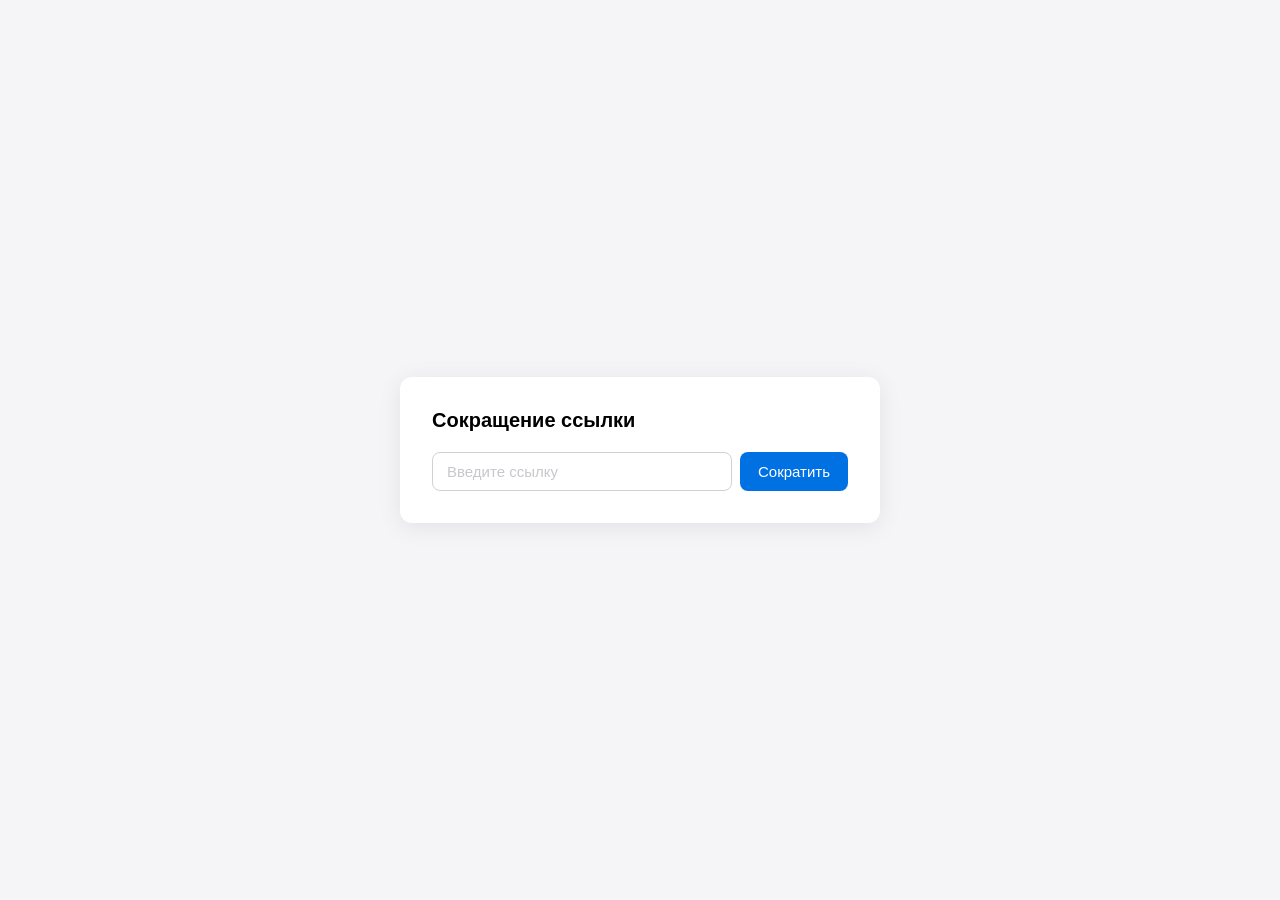
==== web/index.html @ 5cdf9134 "feat: a web page for entering links to be shortened has been added" ====
<!DOCTYPE html>
<html lang="ru">
<head>
    <meta charset="UTF-8">
    <meta name="viewport" content="width=device-width, initial-scale=1">
    <title>Сокращение ссылок</title>
    <style>
        * { box-sizing: border-box; }
        body {
            margin: 0;
            min-height: 100vh;
            display: flex;
            align-items: center;
            justify-content: center;
            background: #f5f5f7;
            font-family: -apple-system, BlinkMacSystemFont, "Segoe UI", Roboto, sans-serif;
        }
        .card {
            background: #fff;
            padding: 32px;
            border-radius: 12px;
            box-shadow: 0 4px 24px rgba(0,0,0,0.08);
            width: 100%;
            max-width: 480px;
        }
        h1 { margin: 0 0 20px; font-size: 20px; font-weight: 600; }
        form { display: flex; gap: 8px; }
        input {
            flex: 1;
            padding: 10px 14px;
            border: 1px solid #d1d1d6;
            border-radius: 8px;
            font-size: 15px;
            outline: none;
        }
        input:focus { border-color: #0071e3; }
        input::placeholder { color: #c7c7cc; }   /* светло-серый */
        button {
            padding: 10px 18px;
            background: #0071e3;
            color: #fff;
            border: 0;
            border-radius: 8px;
            font-size: 15px;
            cursor: pointer;
        }
        button:disabled { background: #c7c7cc; cursor: not-allowed; }
        .result {
            margin-top: 18px;
            padding: 12px 14px;
            background: #f5f5f7;
            border-radius: 8px;
            font-size: 14px;
            word-break: break-all;
            display: none;
        }
        .result.show { display: block; }
        .result a { color: #0071e3; text-decoration: none; }
        .result a:hover { text-decoration: underline; }
        .result.error { color: #d70015; }
    </style>
</head>
<body>
<div class="card">
    <h1>Сокращение ссылки</h1>
    <form id="form">
        <input id="url" type="url" placeholder="Введите ссылку" required>
        <button id="submit" type="submit">Сократить</button>
    </form>
    <div class="result" id="result"></div>
</div>

<script>
    const form = document.getElementById('form');
    const input = document.getElementById('url');
    const btn = document.getElementById('submit');
    const result = document.getElementById('result');

    form.addEventListener('submit', async (e) => {
        e.preventDefault();
        btn.disabled = true;
        result.className = 'result';
        result.textContent = '';

        try {
            const res = await fetch('/create', {
                method: 'POST',
                headers: { 'Content-Type': 'application/json' },
                body: JSON.stringify({ original_url: input.value }),
            });
            const text = await res.text();
            if (!res.ok) {
                result.className = 'result show error';
                result.textContent = text || 'Ошибка ' + res.status;
                return;
            }
            const data = JSON.parse(text);
            result.className = 'result show';
            const a = document.createElement('a');
            a.href = data.short_url;
            a.target = '_blank';
            a.rel = 'noopener';
            a.textContent = data.short_url;
            result.append('Готово: ', a);
        } catch (err) {
            result.className = 'result show error';
            result.textContent = 'Ошибка сети: ' + err.message;
        } finally {
            btn.disabled = false;
        }
    });
</script>
</body>
</html>
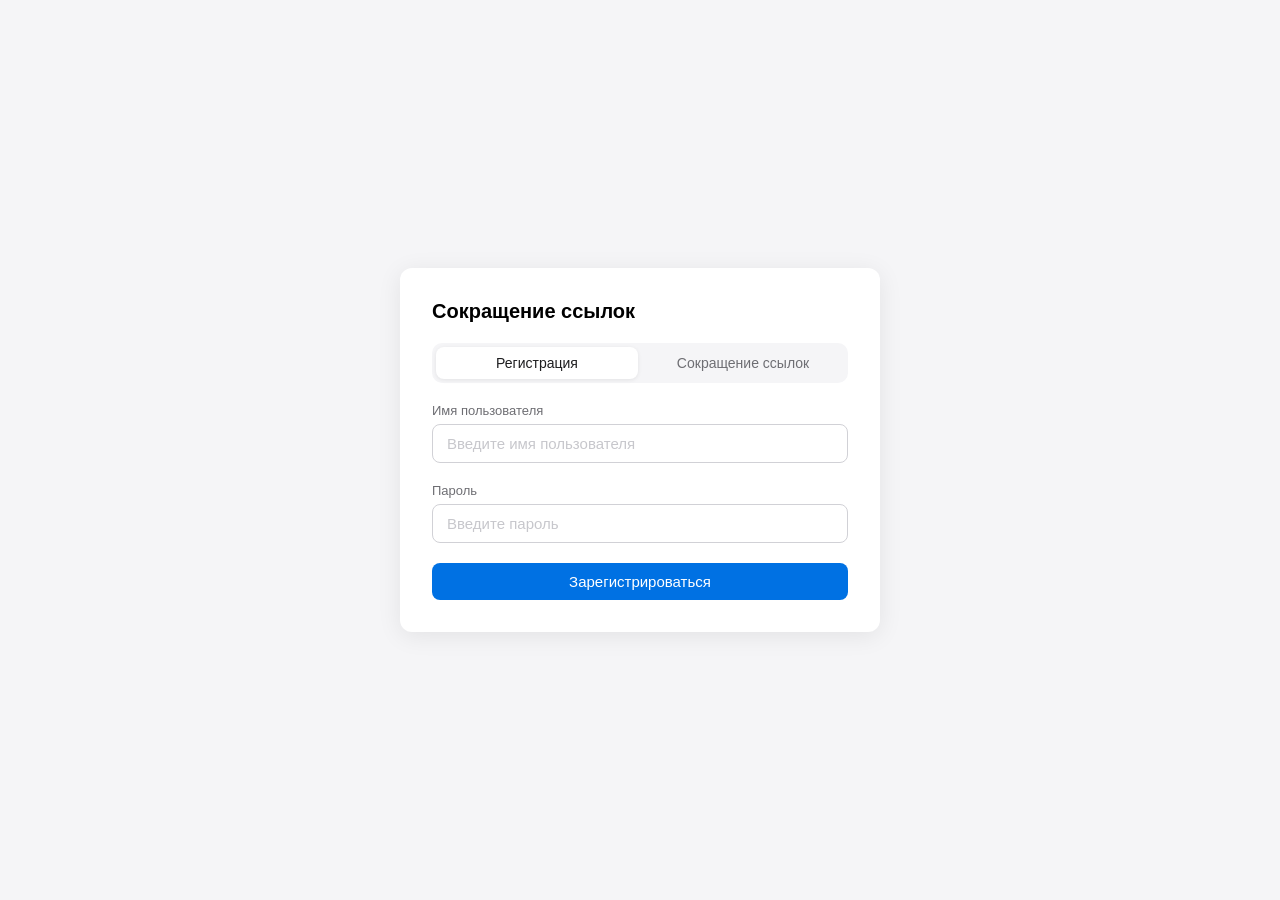
==== commit 497756bd: "feat: upd front" ====
--- a/web/index.html
+++ b/web/index.html
@@ -24,7 +24,39 @@
             max-width: 480px;
         }
         h1 { margin: 0 0 20px; font-size: 20px; font-weight: 600; }
+
+        /* Вкладки */
+        .tabs {
+            display: flex;
+            gap: 4px;
+            background: #f5f5f7;
+            padding: 4px;
+            border-radius: 10px;
+            margin-bottom: 20px;
+        }
+        .tab-btn {
+            flex: 1;
+            padding: 8px 10px;
+            border: 0;
+            background: transparent;
+            border-radius: 8px;
+            font-size: 14px;
+            font-weight: 500;
+            color: #6e6e73;
+            cursor: pointer;
+        }
+        .tab-btn.active {
+            background: #fff;
+            color: #1d1d1f;
+            box-shadow: 0 1px 4px rgba(0,0,0,0.08);
+        }
+        .tab-btn:disabled { cursor: not-allowed; opacity: 0.5; }
+
+        .panel { display: none; }
+        .panel.active { display: block; }
+
         form { display: flex; gap: 8px; }
+        form.stacked { flex-direction: column; }
         input {
             flex: 1;
             padding: 10px 14px;
@@ -32,9 +64,11 @@
             border-radius: 8px;
             font-size: 15px;
             outline: none;
+            width: 100%;
         }
         input:focus { border-color: #0071e3; }
-        input::placeholder { color: #c7c7cc; }   /* светло-серый */
+        input::placeholder { color: #c7c7cc; }
+
         button {
             padding: 10px 18px;
             background: #0071e3;
@@ -45,6 +79,7 @@
             cursor: pointer;
         }
         button:disabled { background: #c7c7cc; cursor: not-allowed; }
+
         .result {
             margin-top: 18px;
             padding: 12px 14px;
@@ -58,19 +93,189 @@
         .result a { color: #0071e3; text-decoration: none; }
         .result a:hover { text-decoration: underline; }
         .result.error { color: #d70015; }
+
+        /* Статус аккаунта */
+        .account-bar {
+            display: none;
+            align-items: center;
+            justify-content: space-between;
+            gap: 10px;
+            margin-bottom: 16px;
+            padding: 10px 14px;
+            background: #eafaf0;
+            border: 1px solid #b8ecc9;
+            border-radius: 8px;
+            font-size: 13px;
+            color: #1e6b3d;
+        }
+        .account-bar.show { display: flex; }
+        .account-bar .dot {
+            width: 8px;
+            height: 8px;
+            border-radius: 50%;
+            background: #34c759;
+            display: inline-block;
+            margin-right: 6px;
+            flex-shrink: 0;
+        }
+        .account-bar .left { display: flex; align-items: center; }
+        .logout-link {
+            background: none;
+            border: 0;
+            color: #6e6e73;
+            font-size: 13px;
+            cursor: pointer;
+            padding: 0;
+        }
+        .logout-link:hover { text-decoration: underline; }
+
+        .field-label {
+            display: block;
+            font-size: 13px;
+            color: #6e6e73;
+            margin-bottom: 6px;
+        }
+        .field-group { margin-bottom: 12px; }
+        .switch-hint {
+            margin-top: 14px;
+            font-size: 13px;
+            color: #6e6e73;
+            text-align: center;
+        }
+        .switch-hint button {
+            background: none;
+            border: 0;
+            color: #0071e3;
+            cursor: pointer;
+            padding: 0;
+            font-size: 13px;
+        }
     </style>
 </head>
 <body>
 <div class="card">
-    <h1>Сокращение ссылки</h1>
-    <form id="form">
-        <input id="url" type="url" placeholder="Введите ссылку" required>
-        <button id="submit" type="submit">Сократить</button>
-    </form>
-    <div class="result" id="result"></div>
+    <h1>Сокращение ссылок</h1>
+
+    <div class="account-bar" id="accountBar">
+        <span class="left"><span class="dot"></span><span id="accountLabel"></span></span>
+        <button class="logout-link" id="logoutBtn" type="button">Выйти</button>
+    </div>
+
+    <div class="tabs">
+        <button class="tab-btn active" id="tabBtnRegister" type="button" data-tab="register">Регистрация</button>
+        <button class="tab-btn" id="tabBtnShorten" type="button" data-tab="shorten">Сокращение ссылок</button>
+    </div>
+
+    <!-- Вкладка регистрации -->
+    <div class="panel active" id="panelRegister">
+        <form id="registerForm" class="stacked">
+            <div class="field-group">
+                <label class="field-label" for="regUsername">Имя пользователя</label>
+                <input id="regUsername" type="text" placeholder="Введите имя пользователя" required autocomplete="username">
+            </div>
+            <div class="field-group">
+                <label class="field-label" for="regPassword">Пароль</label>
+                <input id="regPassword" type="password" placeholder="Введите пароль" required autocomplete="new-password">
+            </div>
+            <button id="registerSubmit" type="submit">Зарегистрироваться</button>
+        </form>
+        <div class="result" id="registerResult"></div>
+    </div>
+
+    <!-- Вкладка сокращения ссылок -->
+    <div class="panel" id="panelShorten">
+        <form id="form">
+            <input id="url" type="url" placeholder="Введите ссылку" required>
+            <button id="submit" type="submit">Сократить</button>
+        </form>
+        <div class="result" id="result"></div>
+    </div>
 </div>
 
 <script>
+    const STORAGE_KEY = 'shortener_account_username';
+
+    // ---------- Вкладки ----------
+    const tabButtons = document.querySelectorAll('.tab-btn');
+    const panels = {
+        register: document.getElementById('panelRegister'),
+        shorten: document.getElementById('panelShorten'),
+    };
+
+    function switchTab(name) {
+        tabButtons.forEach(btn => btn.classList.toggle('active', btn.dataset.tab === name));
+        Object.entries(panels).forEach(([key, el]) => el.classList.toggle('active', key === name));
+    }
+
+    tabButtons.forEach(btn => {
+        btn.addEventListener('click', () => switchTab(btn.dataset.tab));
+    });
+
+    // ---------- Статус аккаунта ----------
+    const accountBar = document.getElementById('accountBar');
+    const accountLabel = document.getElementById('accountLabel');
+    const logoutBtn = document.getElementById('logoutBtn');
+    const tabBtnRegister = document.getElementById('tabBtnRegister');
+
+    function renderAccountState() {
+        const username = localStorage.getItem(STORAGE_KEY);
+        if (username) {
+            accountBar.classList.add('show');
+            accountLabel.textContent = 'Вы вошли как ' + username;
+            tabBtnRegister.disabled = true;
+            switchTab('shorten');
+        } else {
+            accountBar.classList.remove('show');
+            tabBtnRegister.disabled = false;
+        }
+    }
+
+    logoutBtn.addEventListener('click', () => {
+        localStorage.removeItem(STORAGE_KEY);
+        renderAccountState();
+        switchTab('register');
+    });
+
+    renderAccountState();
+
+    // ---------- Форма регистрации ----------
+    const registerForm = document.getElementById('registerForm');
+    const registerSubmit = document.getElementById('registerSubmit');
+    const registerResult = document.getElementById('registerResult');
+
+    registerForm.addEventListener('submit', async (e) => {
+        e.preventDefault();
+        registerSubmit.disabled = true;
+        registerResult.className = 'result';
+        registerResult.textContent = '';
+
+        const username = document.getElementById('regUsername').value;
+        const password = document.getElementById('regPassword').value;
+
+        try {
+            const res = await fetch('/create_account', {
+                method: 'POST',
+                headers: { 'Content-Type': 'application/json' },
+                body: JSON.stringify({ username, password }),
+            });
+            const text = await res.text();
+            if (!res.ok) {
+                registerResult.className = 'result show error';
+                registerResult.textContent = text || 'Ошибка ' + res.status;
+                return;
+            }
+            // Успешная регистрация: запоминаем пользователя и переключаемся на сокращение ссылок
+            localStorage.setItem(STORAGE_KEY, username);
+            renderAccountState();
+        } catch (err) {
+            registerResult.className = 'result show error';
+            registerResult.textContent = 'Ошибка сети: ' + err.message;
+        } finally {
+            registerSubmit.disabled = false;
+        }
+    });
+
+    // ---------- Форма сокращения ссылок ----------
     const form = document.getElementById('form');
     const input = document.getElementById('url');
     const btn = document.getElementById('submit');
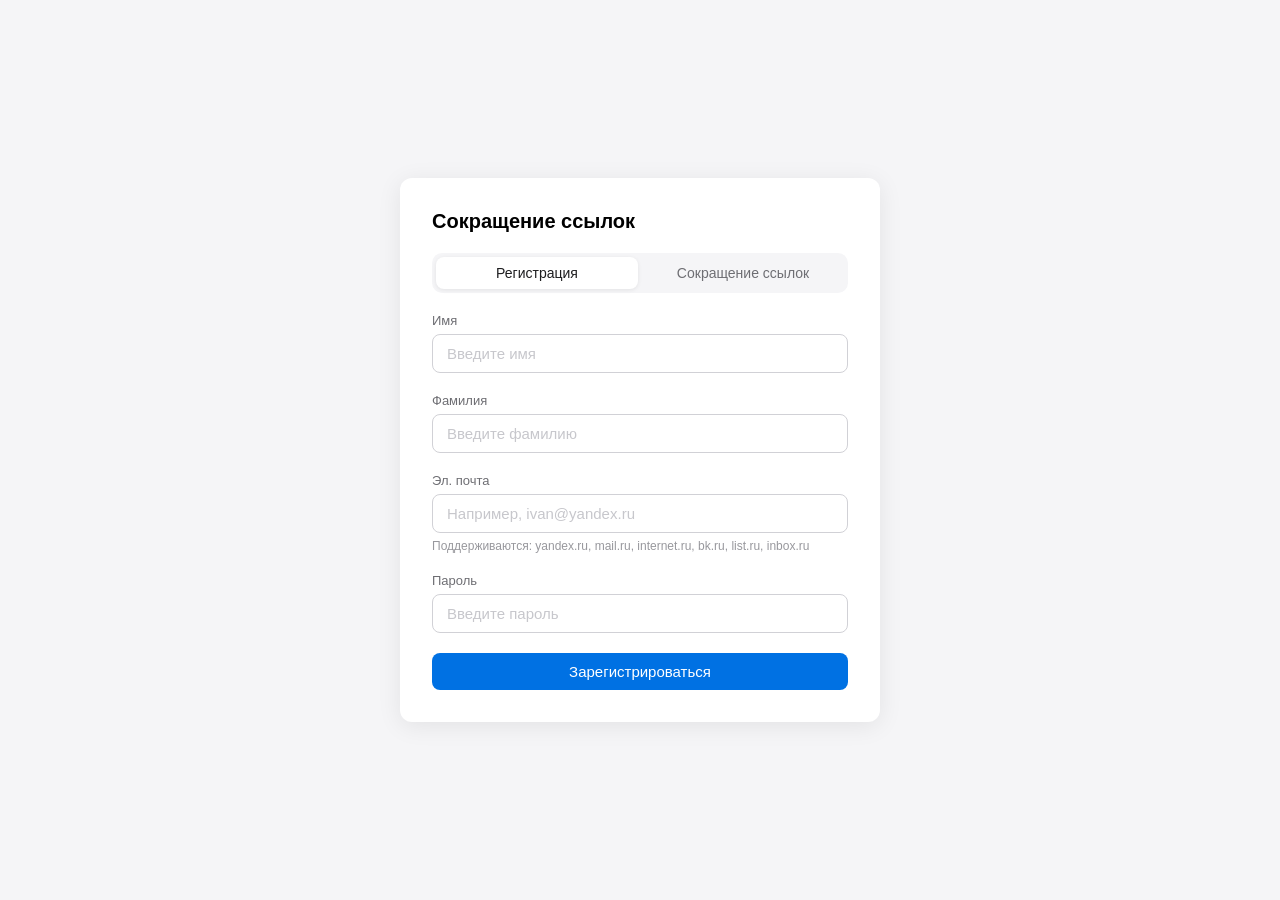
==== commit c954efec: "fix: upd front" ====
--- a/web/index.html
+++ b/web/index.html
@@ -170,8 +170,17 @@
     <div class="panel active" id="panelRegister">
         <form id="registerForm" class="stacked">
             <div class="field-group">
-                <label class="field-label" for="regUsername">Имя пользователя</label>
-                <input id="regUsername" type="text" placeholder="Введите имя пользователя" required autocomplete="username">
+                <label class="field-label" for="regFirstName">Имя</label>
+                <input id="regFirstName" type="text" placeholder="Введите имя" required autocomplete="given-name">
+            </div>
+            <div class="field-group">
+                <label class="field-label" for="regLastName">Фамилия</label>
+                <input id="regLastName" type="text" placeholder="Введите фамилию" required autocomplete="family-name">
+            </div>
+            <div class="field-group">
+                <label class="field-label" for="regEmail">Эл. почта</label>
+                <input id="regEmail" type="email" placeholder="Например, ivan@yandex.ru" required autocomplete="email">
+                <small style="display:block; margin-top:6px; font-size:12px; color:#98989d;">Поддерживаются: yandex.ru, mail.ru, internet.ru, bk.ru, list.ru, inbox.ru</small>
             </div>
             <div class="field-group">
                 <label class="field-label" for="regPassword">Пароль</label>
@@ -249,14 +258,21 @@
         registerResult.className = 'result';
         registerResult.textContent = '';
 
-        const username = document.getElementById('regUsername').value;
+        const firstName = document.getElementById('regFirstName').value.trim();
+        const lastName = document.getElementById('regLastName').value.trim();
+        const email = document.getElementById('regEmail').value.trim();
         const password = document.getElementById('regPassword').value;
 
         try {
             const res = await fetch('/create_account', {
                 method: 'POST',
                 headers: { 'Content-Type': 'application/json' },
-                body: JSON.stringify({ username, password }),
+                body: JSON.stringify({
+                    first_name: firstName,
+                    last_name: lastName,
+                    email: email,
+                    password: password,
+                }),
             });
             const text = await res.text();
             if (!res.ok) {
@@ -264,8 +280,8 @@
                 registerResult.textContent = text || 'Ошибка ' + res.status;
                 return;
             }
-            // Успешная регистрация: запоминаем пользователя и переключаемся на сокращение ссылок
-            localStorage.setItem(STORAGE_KEY, username);
+            // Успешная регистрация: запоминаем пользователя (email) и переключаемся на сокращение ссылок
+            localStorage.setItem(STORAGE_KEY, email);
             renderAccountState();
         } catch (err) {
             registerResult.className = 'result show error';
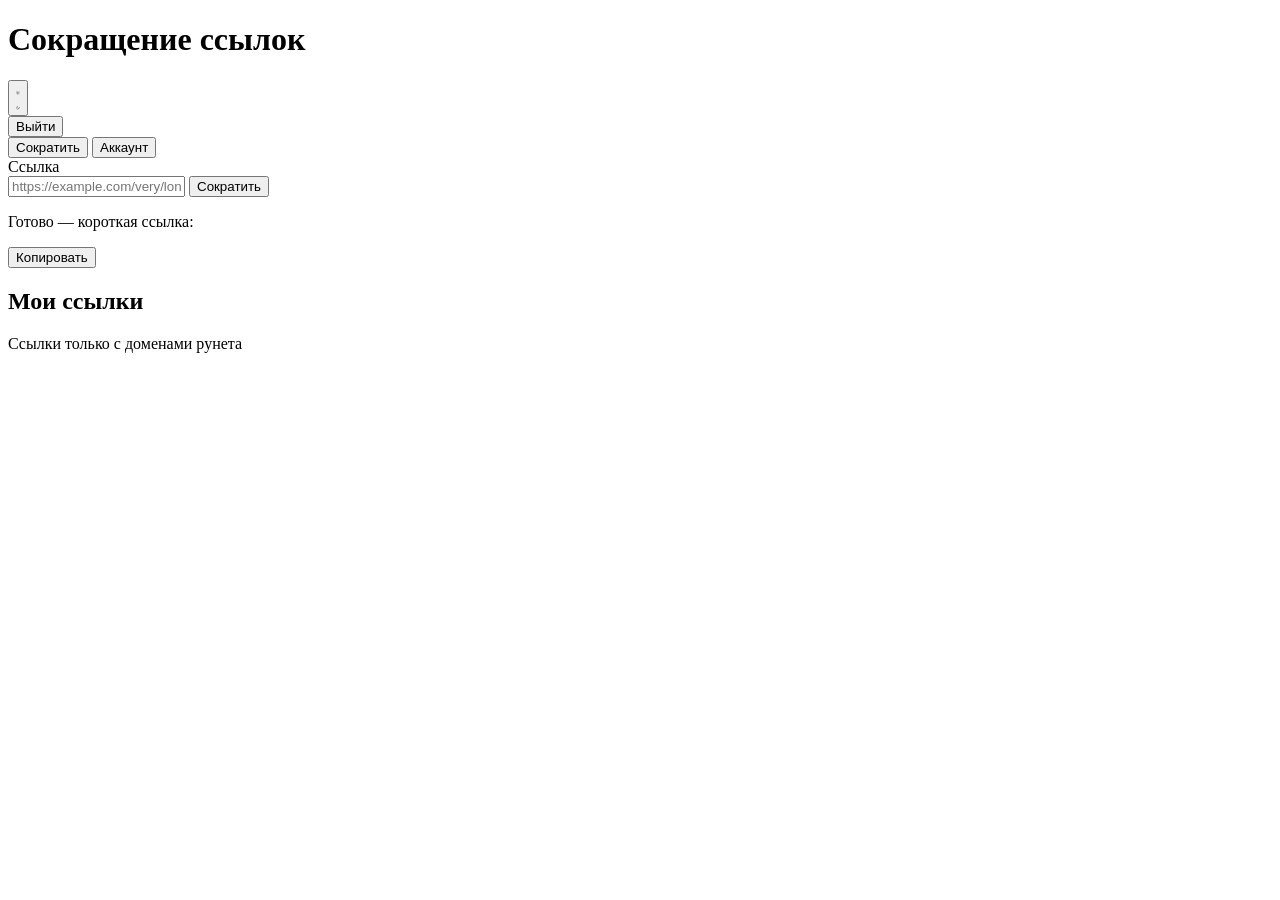
==== commit 70507280: "feat: upd front" ====
--- a/web/index.html
+++ b/web/index.html
@@ -1,335 +1,175 @@
 <!DOCTYPE html>
-<html lang="ru">
+<html lang="ru" class="">
 <head>
     <meta charset="UTF-8">
     <meta name="viewport" content="width=device-width, initial-scale=1">
+    <meta name="color-scheme" content="light dark">
     <title>Сокращение ссылок</title>
-    <style>
-        * { box-sizing: border-box; }
-        body {
-            margin: 0;
-            min-height: 100vh;
-            display: flex;
-            align-items: center;
-            justify-content: center;
-            background: #f5f5f7;
-            font-family: -apple-system, BlinkMacSystemFont, "Segoe UI", Roboto, sans-serif;
-        }
-        .card {
-            background: #fff;
-            padding: 32px;
-            border-radius: 12px;
-            box-shadow: 0 4px 24px rgba(0,0,0,0.08);
-            width: 100%;
-            max-width: 480px;
-        }
-        h1 { margin: 0 0 20px; font-size: 20px; font-weight: 600; }
+    <link rel="stylesheet" href="/static/styles.css">
+    <!-- Тему ставим до отрисовки — без вспышки светлой темы на тёмной. -->
+    <script>
+        (function () {
+            try {
+                var t = localStorage.getItem('theme');
+                var dark = t ? t === 'dark'
+                    : matchMedia('(prefers-color-scheme: dark)').matches;
+                document.documentElement.classList.toggle('dark', dark);
+            } catch (e) {}
+        })();
+    </script>
+</head>
+<body class="min-h-screen">
+<main class="mx-auto flex min-h-screen max-w-lg flex-col justify-center px-4 py-8">
+    <div class="rounded-card border border-border bg-surface p-6 shadow-card sm:p-8">
 
-        /* Вкладки */
-        .tabs {
-            display: flex;
-            gap: 4px;
-            background: #f5f5f7;
-            padding: 4px;
-            border-radius: 10px;
-            margin-bottom: 20px;
-        }
-        .tab-btn {
-            flex: 1;
-            padding: 8px 10px;
-            border: 0;
-            background: transparent;
-            border-radius: 8px;
-            font-size: 14px;
-            font-weight: 500;
-            color: #6e6e73;
-            cursor: pointer;
-        }
-        .tab-btn.active {
-            background: #fff;
-            color: #1d1d1f;
-            box-shadow: 0 1px 4px rgba(0,0,0,0.08);
-        }
-        .tab-btn:disabled { cursor: not-allowed; opacity: 0.5; }
+        <header class="mb-6 flex items-center justify-between gap-3">
+            <h1 class="text-xl font-semibold tracking-tight">Сокращение ссылок</h1>
+            <button id="themeToggle" class="btn-ghost h-10 min-h-0 w-10 rounded-lg px-0"
+                    type="button" aria-label="Переключить тему" title="Переключить тему">
+                <svg class="hidden h-5 w-5 dark:block" viewBox="0 0 24 24" fill="none"
+                     stroke="currentColor" stroke-width="1.7" aria-hidden="true">
+                    <circle cx="12" cy="12" r="4"></circle>
+                    <path stroke-linecap="round" d="M12 2v2m0 16v2M4.9 4.9l1.4 1.4m11.4 11.4 1.4 1.4M2 12h2m16 0h2M4.9 19.1l1.4-1.4M17.7 6.3l1.4-1.4"></path>
+                </svg>
+                <svg class="block h-5 w-5 dark:hidden" viewBox="0 0 24 24" fill="none"
+                     stroke="currentColor" stroke-width="1.7" aria-hidden="true">
+                    <path stroke-linecap="round" stroke-linejoin="round"
+                          d="M21 12.8A9 9 0 1 1 11.2 3a7 7 0 0 0 9.8 9.8Z"></path>
+                </svg>
+            </button>
+        </header>
 
-        .panel { display: none; }
-        .panel.active { display: block; }
+        <!-- Статус аккаунта -->
+        <div id="accountBar"
+             class="mb-5 hidden items-center justify-between gap-3 rounded-xl border border-success/30 bg-success/10 px-3.5 py-2.5 text-[13px] text-success">
+            <span class="flex items-center gap-2">
+                <span class="h-2 w-2 shrink-0 rounded-full bg-success" aria-hidden="true"></span>
+                <span id="accountLabel"></span>
+            </span>
+            <button id="logoutBtn" class="btn-ghost h-auto min-h-0 px-0 text-[13px]" type="button">Выйти</button>
+        </div>
 
-        form { display: flex; gap: 8px; }
-        form.stacked { flex-direction: column; }
-        input {
-            flex: 1;
-            padding: 10px 14px;
-            border: 1px solid #d1d1d6;
-            border-radius: 8px;
-            font-size: 15px;
-            outline: none;
-            width: 100%;
-        }
-        input:focus { border-color: #0071e3; }
-        input::placeholder { color: #c7c7cc; }
+        <!-- Табы -->
+        <div class="mb-5 flex gap-1 rounded-xl bg-bg p-1" role="tablist" aria-label="Разделы">
+            <button class="tab" id="tabShorten" type="button" role="tab"
+                    aria-selected="true" aria-controls="panelShorten">Сократить</button>
+            <button class="tab" id="tabAuth" type="button" role="tab"
+                    aria-selected="false" aria-controls="panelAuth">Аккаунт</button>
+        </div>
 
-        button {
-            padding: 10px 18px;
-            background: #0071e3;
-            color: #fff;
-            border: 0;
-            border-radius: 8px;
-            font-size: 15px;
-            cursor: pointer;
-        }
-        button:disabled { background: #c7c7cc; cursor: not-allowed; }
+        <!-- ── Панель: сокращение ── -->
+        <section id="panelShorten" role="tabpanel" aria-labelledby="tabShorten" tabindex="-1">
+            <form id="shortenForm" novalidate>
+                <label class="field-label" for="url">Ссылка</label>
+                <div class="flex flex-col gap-2 sm:flex-row">
+                    <input id="url" class="input" type="url" inputmode="url"
+                           placeholder="https://example.com/very/long/path" required
+                           autocomplete="off" aria-describedby="urlError">
+                    <button id="shortenSubmit" class="btn-primary shrink-0" type="submit">
+                        <span data-label>Сократить</span>
+                    </button>
+                </div>
+                <p id="urlError" class="field-error hidden" role="alert"></p>
+            </form>
 
-        .result {
-            margin-top: 18px;
-            padding: 12px 14px;
-            background: #f5f5f7;
-            border-radius: 8px;
-            font-size: 14px;
-            word-break: break-all;
-            display: none;
-        }
-        .result.show { display: block; }
-        .result a { color: #0071e3; text-decoration: none; }
-        .result a:hover { text-decoration: underline; }
-        .result.error { color: #d70015; }
+            <!-- Результат (место зарезервировано классами, без скачка layout) -->
+            <div id="result" class="mt-4 hidden animate-fade-in rounded-xl border border-border bg-elevated p-3.5">
+                <p class="mb-1 text-[13px] text-muted">Готово — короткая ссылка:</p>
+                <div class="flex items-center gap-2">
+                    <a id="resultLink" class="min-w-0 flex-1 truncate font-medium text-accent hover:underline"
+                       href="#" target="_blank" rel="noopener"></a>
+                    <button id="copyBtn" class="btn-ghost h-9 min-h-0 shrink-0 rounded-lg border border-border px-3 text-[13px]"
+                            type="button">Копировать</button>
+                </div>
+            </div>
 
-        /* Статус аккаунта */
-        .account-bar {
-            display: none;
-            align-items: center;
-            justify-content: space-between;
-            gap: 10px;
-            margin-bottom: 16px;
-            padding: 10px 14px;
-            background: #eafaf0;
-            border: 1px solid #b8ecc9;
-            border-radius: 8px;
-            font-size: 13px;
-            color: #1e6b3d;
-        }
-        .account-bar.show { display: flex; }
-        .account-bar .dot {
-            width: 8px;
-            height: 8px;
-            border-radius: 50%;
-            background: #34c759;
-            display: inline-block;
-            margin-right: 6px;
-            flex-shrink: 0;
-        }
-        .account-bar .left { display: flex; align-items: center; }
-        .logout-link {
-            background: none;
-            border: 0;
-            color: #6e6e73;
-            font-size: 13px;
-            cursor: pointer;
-            padding: 0;
-        }
-        .logout-link:hover { text-decoration: underline; }
+            <!-- История «Мои ссылки» — только для авторизованных -->
+            <section id="historySection" class="mt-6 hidden">
+                <h2 class="mb-2 text-sm font-semibold text-muted">Мои ссылки</h2>
+                <div id="historyBody" aria-live="polite"></div>
+            </section>
+        </section>
 
-        .field-label {
-            display: block;
-            font-size: 13px;
-            color: #6e6e73;
-            margin-bottom: 6px;
-        }
-        .field-group { margin-bottom: 12px; }
-        .switch-hint {
-            margin-top: 14px;
-            font-size: 13px;
-            color: #6e6e73;
-            text-align: center;
-        }
-        .switch-hint button {
-            background: none;
-            border: 0;
-            color: #0071e3;
-            cursor: pointer;
-            padding: 0;
-            font-size: 13px;
-        }
-    </style>
-</head>
-<body>
-<div class="card">
-    <h1>Сокращение ссылок</h1>
+        <!-- ── Панель: аккаунт ── -->
+        <section id="panelAuth" role="tabpanel" aria-labelledby="tabAuth" tabindex="-1" hidden>
+            <!-- Вложенные табы вход/регистрация -->
+            <div class="mb-4 flex gap-1 rounded-xl bg-bg p-1" role="tablist" aria-label="Вход или регистрация">
+                <button class="tab" id="tabLogin" type="button" role="tab"
+                        aria-selected="true" aria-controls="panelLogin">Вход</button>
+                <button class="tab" id="tabRegister" type="button" role="tab"
+                        aria-selected="false" aria-controls="panelRegister">Регистрация</button>
+            </div>
 
-    <div class="account-bar" id="accountBar">
-        <span class="left"><span class="dot"></span><span id="accountLabel"></span></span>
-        <button class="logout-link" id="logoutBtn" type="button">Выйти</button>
+            <!-- Вход -->
+            <form id="loginForm" role="tabpanel" aria-labelledby="tabLogin" novalidate>
+                <div class="mb-3">
+                    <label class="field-label" for="loginEmail">Эл. почта</label>
+                    <input id="loginEmail" class="input" type="email" inputmode="email"
+                           placeholder="ivan@yandex.ru" required autocomplete="email"
+                           aria-describedby="loginEmailError">
+                    <p id="loginEmailError" class="field-error hidden" role="alert"></p>
+                </div>
+                <div class="mb-4">
+                    <label class="field-label" for="loginPassword">Пароль</label>
+                    <input id="loginPassword" class="input" type="password" required
+                           autocomplete="current-password" aria-describedby="loginPasswordError">
+                    <p id="loginPasswordError" class="field-error hidden" role="alert"></p>
+                </div>
+                <button id="loginSubmit" class="btn-primary w-full" type="submit">
+                    <span data-label>Войти</span>
+                </button>
+                <p id="loginResult" class="mt-3 hidden text-[13px] text-danger" role="alert"></p>
+            </form>
+
+            <!-- Регистрация -->
+            <form id="registerForm" role="tabpanel" aria-labelledby="tabRegister" novalidate hidden>
+                <div class="mb-3 grid grid-cols-1 gap-3 sm:grid-cols-2">
+                    <div>
+                        <label class="field-label" for="regFirstName">Имя</label>
+                        <input id="regFirstName" class="input" type="text" placeholder="Иван"
+                               required autocomplete="given-name" aria-describedby="regFirstNameError">
+                        <p id="regFirstNameError" class="field-error hidden" role="alert"></p>
+                    </div>
+                    <div>
+                        <label class="field-label" for="regLastName">Фамилия</label>
+                        <input id="regLastName" class="input" type="text" placeholder="Иванов"
+                               required autocomplete="family-name" aria-describedby="regLastNameError">
+                        <p id="regLastNameError" class="field-error hidden" role="alert"></p>
+                    </div>
+                </div>
+                <div class="mb-3">
+                    <label class="field-label" for="regEmail">Эл. почта</label>
+                    <input id="regEmail" class="input" type="email" inputmode="email"
+                           placeholder="ivan@yandex.ru" required autocomplete="email"
+                           aria-describedby="regEmailHint regEmailError">
+                    <p id="regEmailHint" class="mt-1.5 text-[12px] text-faint">
+                        Поддерживаются: yandex.ru, mail.ru, internet.ru, bk.ru, list.ru, inbox.ru, ya.ru
+                    </p>
+                    <p id="regEmailError" class="field-error hidden" role="alert"></p>
+                </div>
+                <div class="mb-4">
+                    <label class="field-label" for="regPassword">Пароль</label>
+                    <input id="regPassword" class="input" type="password" placeholder="Минимум 8 символов"
+                           required autocomplete="new-password" aria-describedby="regPasswordError">
+                    <p id="regPasswordError" class="field-error hidden" role="alert"></p>
+                </div>
+                <button id="registerSubmit" class="btn-primary w-full" type="submit">
+                    <span data-label>Зарегистрироваться</span>
+                </button>
+                <p id="registerResult" class="mt-3 hidden text-[13px] text-danger" role="alert"></p>
+            </form>
+        </section>
     </div>
 
-    <div class="tabs">
-        <button class="tab-btn active" id="tabBtnRegister" type="button" data-tab="register">Регистрация</button>
-        <button class="tab-btn" id="tabBtnShorten" type="button" data-tab="shorten">Сокращение ссылок</button>
-    </div>
+    <p class="mt-4 text-center text-[12px] text-faint">
+        Ссылки только с доменами рунета
+    </p>
+</main>
 
-    <!-- Вкладка регистрации -->
-    <div class="panel active" id="panelRegister">
-        <form id="registerForm" class="stacked">
-            <div class="field-group">
-                <label class="field-label" for="regFirstName">Имя</label>
-                <input id="regFirstName" type="text" placeholder="Введите имя" required autocomplete="given-name">
-            </div>
-            <div class="field-group">
-                <label class="field-label" for="regLastName">Фамилия</label>
-                <input id="regLastName" type="text" placeholder="Введите фамилию" required autocomplete="family-name">
-            </div>
-            <div class="field-group">
-                <label class="field-label" for="regEmail">Эл. почта</label>
-                <input id="regEmail" type="email" placeholder="Например, ivan@yandex.ru" required autocomplete="email">
-                <small style="display:block; margin-top:6px; font-size:12px; color:#98989d;">Поддерживаются: yandex.ru, mail.ru, internet.ru, bk.ru, list.ru, inbox.ru</small>
-            </div>
-            <div class="field-group">
-                <label class="field-label" for="regPassword">Пароль</label>
-                <input id="regPassword" type="password" placeholder="Введите пароль" required autocomplete="new-password">
-            </div>
-            <button id="registerSubmit" type="submit">Зарегистрироваться</button>
-        </form>
-        <div class="result" id="registerResult"></div>
-    </div>
+<!-- Тосты -->
+<div id="toaster" class="pointer-events-none fixed inset-x-0 bottom-4 z-50 flex flex-col items-center gap-2 px-4"
+     aria-live="polite" aria-atomic="true"></div>
 
-    <!-- Вкладка сокращения ссылок -->
-    <div class="panel" id="panelShorten">
-        <form id="form">
-            <input id="url" type="url" placeholder="Введите ссылку" required>
-            <button id="submit" type="submit">Сократить</button>
-        </form>
-        <div class="result" id="result"></div>
-    </div>
-</div>
-
-<script>
-    const STORAGE_KEY = 'shortener_account_username';
-
-    // ---------- Вкладки ----------
-    const tabButtons = document.querySelectorAll('.tab-btn');
-    const panels = {
-        register: document.getElementById('panelRegister'),
-        shorten: document.getElementById('panelShorten'),
-    };
-
-    function switchTab(name) {
-        tabButtons.forEach(btn => btn.classList.toggle('active', btn.dataset.tab === name));
-        Object.entries(panels).forEach(([key, el]) => el.classList.toggle('active', key === name));
-    }
-
-    tabButtons.forEach(btn => {
-        btn.addEventListener('click', () => switchTab(btn.dataset.tab));
-    });
-
-    // ---------- Статус аккаунта ----------
-    const accountBar = document.getElementById('accountBar');
-    const accountLabel = document.getElementById('accountLabel');
-    const logoutBtn = document.getElementById('logoutBtn');
-    const tabBtnRegister = document.getElementById('tabBtnRegister');
-
-    function renderAccountState() {
-        const username = localStorage.getItem(STORAGE_KEY);
-        if (username) {
-            accountBar.classList.add('show');
-            accountLabel.textContent = 'Вы вошли как ' + username;
-            tabBtnRegister.disabled = true;
-            switchTab('shorten');
-        } else {
-            accountBar.classList.remove('show');
-            tabBtnRegister.disabled = false;
-        }
-    }
-
-    logoutBtn.addEventListener('click', () => {
-        localStorage.removeItem(STORAGE_KEY);
-        renderAccountState();
-        switchTab('register');
-    });
-
-    renderAccountState();
-
-    // ---------- Форма регистрации ----------
-    const registerForm = document.getElementById('registerForm');
-    const registerSubmit = document.getElementById('registerSubmit');
-    const registerResult = document.getElementById('registerResult');
-
-    registerForm.addEventListener('submit', async (e) => {
-        e.preventDefault();
-        registerSubmit.disabled = true;
-        registerResult.className = 'result';
-        registerResult.textContent = '';
-
-        const firstName = document.getElementById('regFirstName').value.trim();
-        const lastName = document.getElementById('regLastName').value.trim();
-        const email = document.getElementById('regEmail').value.trim();
-        const password = document.getElementById('regPassword').value;
-
-        try {
-            const res = await fetch('/create_account', {
-                method: 'POST',
-                headers: { 'Content-Type': 'application/json' },
-                body: JSON.stringify({
-                    first_name: firstName,
-                    last_name: lastName,
-                    email: email,
-                    password: password,
-                }),
-            });
-            const text = await res.text();
-            if (!res.ok) {
-                registerResult.className = 'result show error';
-                registerResult.textContent = text || 'Ошибка ' + res.status;
-                return;
-            }
-            // Успешная регистрация: запоминаем пользователя (email) и переключаемся на сокращение ссылок
-            localStorage.setItem(STORAGE_KEY, email);
-            renderAccountState();
-        } catch (err) {
-            registerResult.className = 'result show error';
-            registerResult.textContent = 'Ошибка сети: ' + err.message;
-        } finally {
-            registerSubmit.disabled = false;
-        }
-    });
-
-    // ---------- Форма сокращения ссылок ----------
-    const form = document.getElementById('form');
-    const input = document.getElementById('url');
-    const btn = document.getElementById('submit');
-    const result = document.getElementById('result');
-
-    form.addEventListener('submit', async (e) => {
-        e.preventDefault();
-        btn.disabled = true;
-        result.className = 'result';
-        result.textContent = '';
-
-        try {
-            const res = await fetch('/create', {
-                method: 'POST',
-                headers: { 'Content-Type': 'application/json' },
-                body: JSON.stringify({ original_url: input.value }),
-            });
-            const text = await res.text();
-            if (!res.ok) {
-                result.className = 'result show error';
-                result.textContent = text || 'Ошибка ' + res.status;
-                return;
-            }
-            const data = JSON.parse(text);
-            result.className = 'result show';
-            const a = document.createElement('a');
-            a.href = data.short_url;
-            a.target = '_blank';
-            a.rel = 'noopener';
-            a.textContent = data.short_url;
-            result.append('Готово: ', a);
-        } catch (err) {
-            result.className = 'result show error';
-            result.textContent = 'Ошибка сети: ' + err.message;
-        } finally {
-            btn.disabled = false;
-        }
-    });
-</script>
+<script src="/static/app.js" type="module"></script>
 </body>
-</html>+</html>
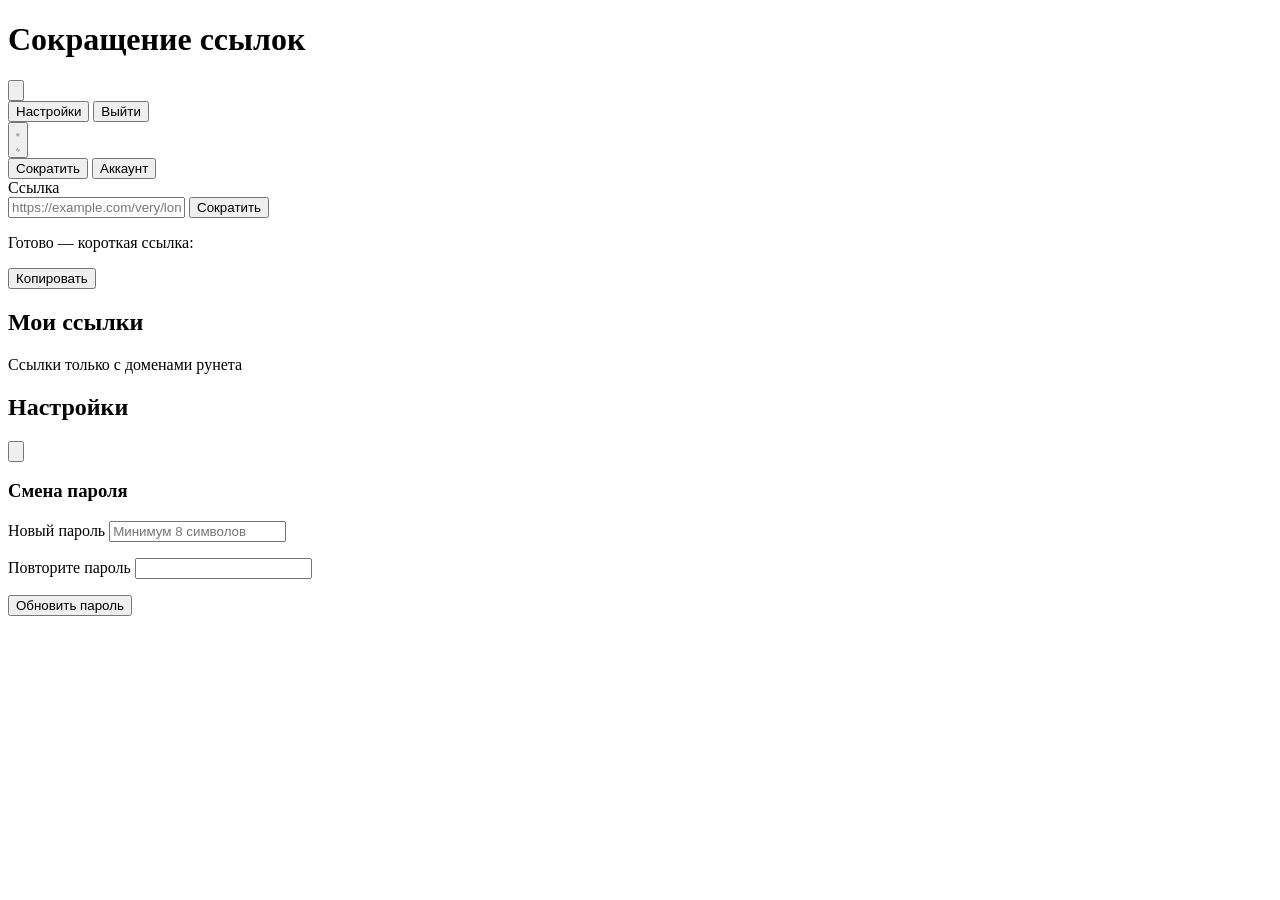
==== commit 5fb2ac06: "feat: upd front" ====
--- a/web/index.html
+++ b/web/index.html
@@ -1,11 +1,11 @@
 <!DOCTYPE html>
-<html lang="ru" class="">
+<html lang="ru">
 <head>
     <meta charset="UTF-8">
     <meta name="viewport" content="width=device-width, initial-scale=1">
     <meta name="color-scheme" content="light dark">
     <title>Сокращение ссылок</title>
-    <link rel="stylesheet" href="/static/styles.css">
+    <link rel="stylesheet" href="/styles.css">
     <!-- Тему ставим до отрисовки — без вспышки светлой темы на тёмной. -->
     <script>
         (function () {
@@ -13,44 +13,57 @@
                 var t = localStorage.getItem('theme');
                 var dark = t ? t === 'dark'
                     : matchMedia('(prefers-color-scheme: dark)').matches;
-                document.documentElement.classList.toggle('dark', dark);
+                if (dark) document.documentElement.classList.add('dark');
             } catch (e) {}
         })();
     </script>
 </head>
-<body class="min-h-screen">
-<main class="mx-auto flex min-h-screen max-w-lg flex-col justify-center px-4 py-8">
-    <div class="rounded-card border border-border bg-surface p-6 shadow-card sm:p-8">
-
-        <header class="mb-6 flex items-center justify-between gap-3">
-            <h1 class="text-xl font-semibold tracking-tight">Сокращение ссылок</h1>
-            <button id="themeToggle" class="btn-ghost h-10 min-h-0 w-10 rounded-lg px-0"
-                    type="button" aria-label="Переключить тему" title="Переключить тему">
-                <svg class="hidden h-5 w-5 dark:block" viewBox="0 0 24 24" fill="none"
-                     stroke="currentColor" stroke-width="1.7" aria-hidden="true">
-                    <circle cx="12" cy="12" r="4"></circle>
-                    <path stroke-linecap="round" d="M12 2v2m0 16v2M4.9 4.9l1.4 1.4m11.4 11.4 1.4 1.4M2 12h2m16 0h2M4.9 19.1l1.4-1.4M17.7 6.3l1.4-1.4"></path>
-                </svg>
-                <svg class="block h-5 w-5 dark:hidden" viewBox="0 0 24 24" fill="none"
-                     stroke="currentColor" stroke-width="1.7" aria-hidden="true">
-                    <path stroke-linecap="round" stroke-linejoin="round"
-                          d="M21 12.8A9 9 0 1 1 11.2 3a7 7 0 0 0 9.8 9.8Z"></path>
-                </svg>
-            </button>
+<body>
+<main class="app">
+    <div class="card">
+
+        <header class="header">
+            <h1 class="title">Сокращение ссылок</h1>
+            <div class="header__actions">
+                <!-- Меню аккаунта (видно только залогиненному) -->
+                <div id="userMenu" class="user-menu is-hidden">
+                    <button id="userMenuBtn" class="user-menu__trigger" type="button"
+                            aria-haspopup="true" aria-expanded="false" aria-controls="userMenuDropdown">
+                        <span id="userMenuName" class="user-menu__name truncate"></span>
+                        <svg class="icon user-menu__caret" viewBox="0 0 24 24" fill="none"
+                             stroke="currentColor" stroke-width="1.8" aria-hidden="true">
+                            <path stroke-linecap="round" stroke-linejoin="round" d="m6 9 6 6 6-6"></path>
+                        </svg>
+                    </button>
+                    <div id="userMenuDropdown" class="dropdown is-hidden" role="menu"
+                         aria-labelledby="userMenuBtn">
+                        <button class="dropdown__item" id="menuSettings" type="button" role="menuitem">
+                            Настройки
+                        </button>
+                        <button class="dropdown__item dropdown__item--danger" id="menuLogout" type="button" role="menuitem">
+                            Выйти
+                        </button>
+                    </div>
+                </div>
+
+                <button id="themeToggle" class="btn btn--icon" type="button"
+                        aria-label="Переключить тему" title="Переключить тему">
+                    <svg class="icon theme-icon--sun" viewBox="0 0 24 24" fill="none"
+                         stroke="currentColor" stroke-width="1.7" aria-hidden="true">
+                        <circle cx="12" cy="12" r="4"></circle>
+                        <path stroke-linecap="round" d="M12 2v2m0 16v2M4.9 4.9l1.4 1.4m11.4 11.4 1.4 1.4M2 12h2m16 0h2M4.9 19.1l1.4-1.4M17.7 6.3l1.4-1.4"></path>
+                    </svg>
+                    <svg class="icon theme-icon--moon" viewBox="0 0 24 24" fill="none"
+                         stroke="currentColor" stroke-width="1.7" aria-hidden="true">
+                        <path stroke-linecap="round" stroke-linejoin="round"
+                              d="M21 12.8A9 9 0 1 1 11.2 3a7 7 0 0 0 9.8 9.8Z"></path>
+                    </svg>
+                </button>
+            </div>
         </header>
 
-        <!-- Статус аккаунта -->
-        <div id="accountBar"
-             class="mb-5 hidden items-center justify-between gap-3 rounded-xl border border-success/30 bg-success/10 px-3.5 py-2.5 text-[13px] text-success">
-            <span class="flex items-center gap-2">
-                <span class="h-2 w-2 shrink-0 rounded-full bg-success" aria-hidden="true"></span>
-                <span id="accountLabel"></span>
-            </span>
-            <button id="logoutBtn" class="btn-ghost h-auto min-h-0 px-0 text-[13px]" type="button">Выйти</button>
-        </div>
-
         <!-- Табы -->
-        <div class="mb-5 flex gap-1 rounded-xl bg-bg p-1" role="tablist" aria-label="Разделы">
+        <div id="tabs" class="tabs" role="tablist" aria-label="Разделы">
             <button class="tab" id="tabShorten" type="button" role="tab"
                     aria-selected="true" aria-controls="panelShorten">Сократить</button>
             <button class="tab" id="tabAuth" type="button" role="tab"
@@ -60,32 +73,30 @@
         <!-- ── Панель: сокращение ── -->
         <section id="panelShorten" role="tabpanel" aria-labelledby="tabShorten" tabindex="-1">
             <form id="shortenForm" novalidate>
-                <label class="field-label" for="url">Ссылка</label>
-                <div class="flex flex-col gap-2 sm:flex-row">
+                <label class="label" for="url">Ссылка</label>
+                <div class="row">
                     <input id="url" class="input" type="url" inputmode="url"
                            placeholder="https://example.com/very/long/path" required
                            autocomplete="off" aria-describedby="urlError">
-                    <button id="shortenSubmit" class="btn-primary shrink-0" type="submit">
+                    <button id="shortenSubmit" class="btn btn--primary" type="submit">
                         <span data-label>Сократить</span>
                     </button>
                 </div>
-                <p id="urlError" class="field-error hidden" role="alert"></p>
+                <p id="urlError" class="error is-hidden" role="alert"></p>
             </form>
 
-            <!-- Результат (место зарезервировано классами, без скачка layout) -->
-            <div id="result" class="mt-4 hidden animate-fade-in rounded-xl border border-border bg-elevated p-3.5">
-                <p class="mb-1 text-[13px] text-muted">Готово — короткая ссылка:</p>
-                <div class="flex items-center gap-2">
-                    <a id="resultLink" class="min-w-0 flex-1 truncate font-medium text-accent hover:underline"
-                       href="#" target="_blank" rel="noopener"></a>
-                    <button id="copyBtn" class="btn-ghost h-9 min-h-0 shrink-0 rounded-lg border border-border px-3 text-[13px]"
-                            type="button">Копировать</button>
+            <!-- Результат -->
+            <div id="result" class="result is-hidden" tabindex="-1">
+                <p class="result__label">Готово — короткая ссылка:</p>
+                <div class="result__body">
+                    <a id="resultLink" class="result__link" href="#" target="_blank" rel="noopener"></a>
+                    <button id="copyBtn" class="btn btn--outline" type="button">Копировать</button>
                 </div>
             </div>
 
             <!-- История «Мои ссылки» — только для авторизованных -->
-            <section id="historySection" class="mt-6 hidden">
-                <h2 class="mb-2 text-sm font-semibold text-muted">Мои ссылки</h2>
+            <section id="historySection" class="history is-hidden">
+                <h2 class="history__title">Мои ссылки</h2>
                 <div id="historyBody" aria-live="polite"></div>
             </section>
         </section>
@@ -93,83 +104,118 @@
         <!-- ── Панель: аккаунт ── -->
         <section id="panelAuth" role="tabpanel" aria-labelledby="tabAuth" tabindex="-1" hidden>
             <!-- Вложенные табы вход/регистрация -->
-            <div class="mb-4 flex gap-1 rounded-xl bg-bg p-1" role="tablist" aria-label="Вход или регистрация">
+            <div class="tabs" role="tablist" aria-label="Вход или регистрация">
                 <button class="tab" id="tabLogin" type="button" role="tab"
-                        aria-selected="true" aria-controls="panelLogin">Вход</button>
+                        aria-selected="true" aria-controls="loginForm">Вход</button>
                 <button class="tab" id="tabRegister" type="button" role="tab"
-                        aria-selected="false" aria-controls="panelRegister">Регистрация</button>
+                        aria-selected="false" aria-controls="registerForm">Регистрация</button>
             </div>
 
             <!-- Вход -->
             <form id="loginForm" role="tabpanel" aria-labelledby="tabLogin" novalidate>
-                <div class="mb-3">
-                    <label class="field-label" for="loginEmail">Эл. почта</label>
+                <div class="field">
+                    <label class="label" for="loginEmail">Эл. почта</label>
                     <input id="loginEmail" class="input" type="email" inputmode="email"
                            placeholder="ivan@yandex.ru" required autocomplete="email"
                            aria-describedby="loginEmailError">
-                    <p id="loginEmailError" class="field-error hidden" role="alert"></p>
-                </div>
-                <div class="mb-4">
-                    <label class="field-label" for="loginPassword">Пароль</label>
+                    <p id="loginEmailError" class="error is-hidden" role="alert"></p>
+                </div>
+                <div class="field">
+                    <label class="label" for="loginPassword">Пароль</label>
                     <input id="loginPassword" class="input" type="password" required
                            autocomplete="current-password" aria-describedby="loginPasswordError">
-                    <p id="loginPasswordError" class="field-error hidden" role="alert"></p>
-                </div>
-                <button id="loginSubmit" class="btn-primary w-full" type="submit">
+                    <p id="loginPasswordError" class="error is-hidden" role="alert"></p>
+                </div>
+                <button id="loginSubmit" class="btn btn--primary btn--block" type="submit">
                     <span data-label>Войти</span>
                 </button>
-                <p id="loginResult" class="mt-3 hidden text-[13px] text-danger" role="alert"></p>
+                <p id="loginResult" class="form-message is-hidden" role="alert"></p>
             </form>
 
             <!-- Регистрация -->
             <form id="registerForm" role="tabpanel" aria-labelledby="tabRegister" novalidate hidden>
-                <div class="mb-3 grid grid-cols-1 gap-3 sm:grid-cols-2">
-                    <div>
-                        <label class="field-label" for="regFirstName">Имя</label>
+                <div class="grid-2">
+                    <div class="field">
+                        <label class="label" for="regFirstName">Имя</label>
                         <input id="regFirstName" class="input" type="text" placeholder="Иван"
                                required autocomplete="given-name" aria-describedby="regFirstNameError">
-                        <p id="regFirstNameError" class="field-error hidden" role="alert"></p>
+                        <p id="regFirstNameError" class="error is-hidden" role="alert"></p>
                     </div>
-                    <div>
-                        <label class="field-label" for="regLastName">Фамилия</label>
+                    <div class="field">
+                        <label class="label" for="regLastName">Фамилия</label>
                         <input id="regLastName" class="input" type="text" placeholder="Иванов"
                                required autocomplete="family-name" aria-describedby="regLastNameError">
-                        <p id="regLastNameError" class="field-error hidden" role="alert"></p>
+                        <p id="regLastNameError" class="error is-hidden" role="alert"></p>
                     </div>
                 </div>
-                <div class="mb-3">
-                    <label class="field-label" for="regEmail">Эл. почта</label>
+                <div class="field">
+                    <label class="label" for="regEmail">Эл. почта</label>
                     <input id="regEmail" class="input" type="email" inputmode="email"
                            placeholder="ivan@yandex.ru" required autocomplete="email"
                            aria-describedby="regEmailHint regEmailError">
-                    <p id="regEmailHint" class="mt-1.5 text-[12px] text-faint">
+                    <p id="regEmailHint" class="hint">
                         Поддерживаются: yandex.ru, mail.ru, internet.ru, bk.ru, list.ru, inbox.ru, ya.ru
                     </p>
-                    <p id="regEmailError" class="field-error hidden" role="alert"></p>
-                </div>
-                <div class="mb-4">
-                    <label class="field-label" for="regPassword">Пароль</label>
+                    <p id="regEmailError" class="error is-hidden" role="alert"></p>
+                </div>
+                <div class="field">
+                    <label class="label" for="regPassword">Пароль</label>
                     <input id="regPassword" class="input" type="password" placeholder="Минимум 8 символов"
                            required autocomplete="new-password" aria-describedby="regPasswordError">
-                    <p id="regPasswordError" class="field-error hidden" role="alert"></p>
-                </div>
-                <button id="registerSubmit" class="btn-primary w-full" type="submit">
+                    <p id="regPasswordError" class="error is-hidden" role="alert"></p>
+                </div>
+                <button id="registerSubmit" class="btn btn--primary btn--block" type="submit">
                     <span data-label>Зарегистрироваться</span>
                 </button>
-                <p id="registerResult" class="mt-3 hidden text-[13px] text-danger" role="alert"></p>
+                <p id="registerResult" class="form-message is-hidden" role="alert"></p>
             </form>
         </section>
     </div>
 
-    <p class="mt-4 text-center text-[12px] text-faint">
-        Ссылки только с доменами рунета
-    </p>
+    <p class="footnote">Ссылки только с доменами рунета</p>
 </main>
 
+<!-- ── Модалка настроек ── -->
+<div id="settingsModal" class="modal is-hidden" role="dialog" aria-modal="true"
+     aria-labelledby="settingsTitle">
+    <div class="modal__backdrop" data-close-modal></div>
+    <div class="modal__card" role="document">
+        <div class="modal__header">
+            <h2 id="settingsTitle" class="modal__title">Настройки</h2>
+            <button id="settingsClose" class="btn btn--icon" type="button"
+                    aria-label="Закрыть" data-close-modal>
+                <svg class="icon" viewBox="0 0 24 24" fill="none" stroke="currentColor"
+                     stroke-width="1.8" aria-hidden="true">
+                    <path stroke-linecap="round" d="M6 6l12 12M18 6L6 18"></path>
+                </svg>
+            </button>
+        </div>
+
+        <form id="updatePasswordForm" novalidate>
+            <h3 class="modal__section">Смена пароля</h3>
+            <div class="field">
+                <label class="label" for="newPassword">Новый пароль</label>
+                <input id="newPassword" class="input" type="password" placeholder="Минимум 8 символов"
+                       required autocomplete="new-password" aria-describedby="newPasswordError">
+                <p id="newPasswordError" class="error is-hidden" role="alert"></p>
+            </div>
+            <div class="field">
+                <label class="label" for="confirmPassword">Повторите пароль</label>
+                <input id="confirmPassword" class="input" type="password"
+                       required autocomplete="new-password" aria-describedby="confirmPasswordError">
+                <p id="confirmPasswordError" class="error is-hidden" role="alert"></p>
+            </div>
+            <button id="updatePasswordSubmit" class="btn btn--primary btn--block" type="submit">
+                <span data-label>Обновить пароль</span>
+            </button>
+            <p id="settingsResult" class="form-message is-hidden" role="alert"></p>
+        </form>
+    </div>
+</div>
+
 <!-- Тосты -->
-<div id="toaster" class="pointer-events-none fixed inset-x-0 bottom-4 z-50 flex flex-col items-center gap-2 px-4"
-     aria-live="polite" aria-atomic="true"></div>
-
-<script src="/static/app.js" type="module"></script>
+<div id="toaster" class="toast-wrap" aria-live="polite" aria-atomic="true"></div>
+
+<script src="/app.js" type="module"></script>
 </body>
 </html>
